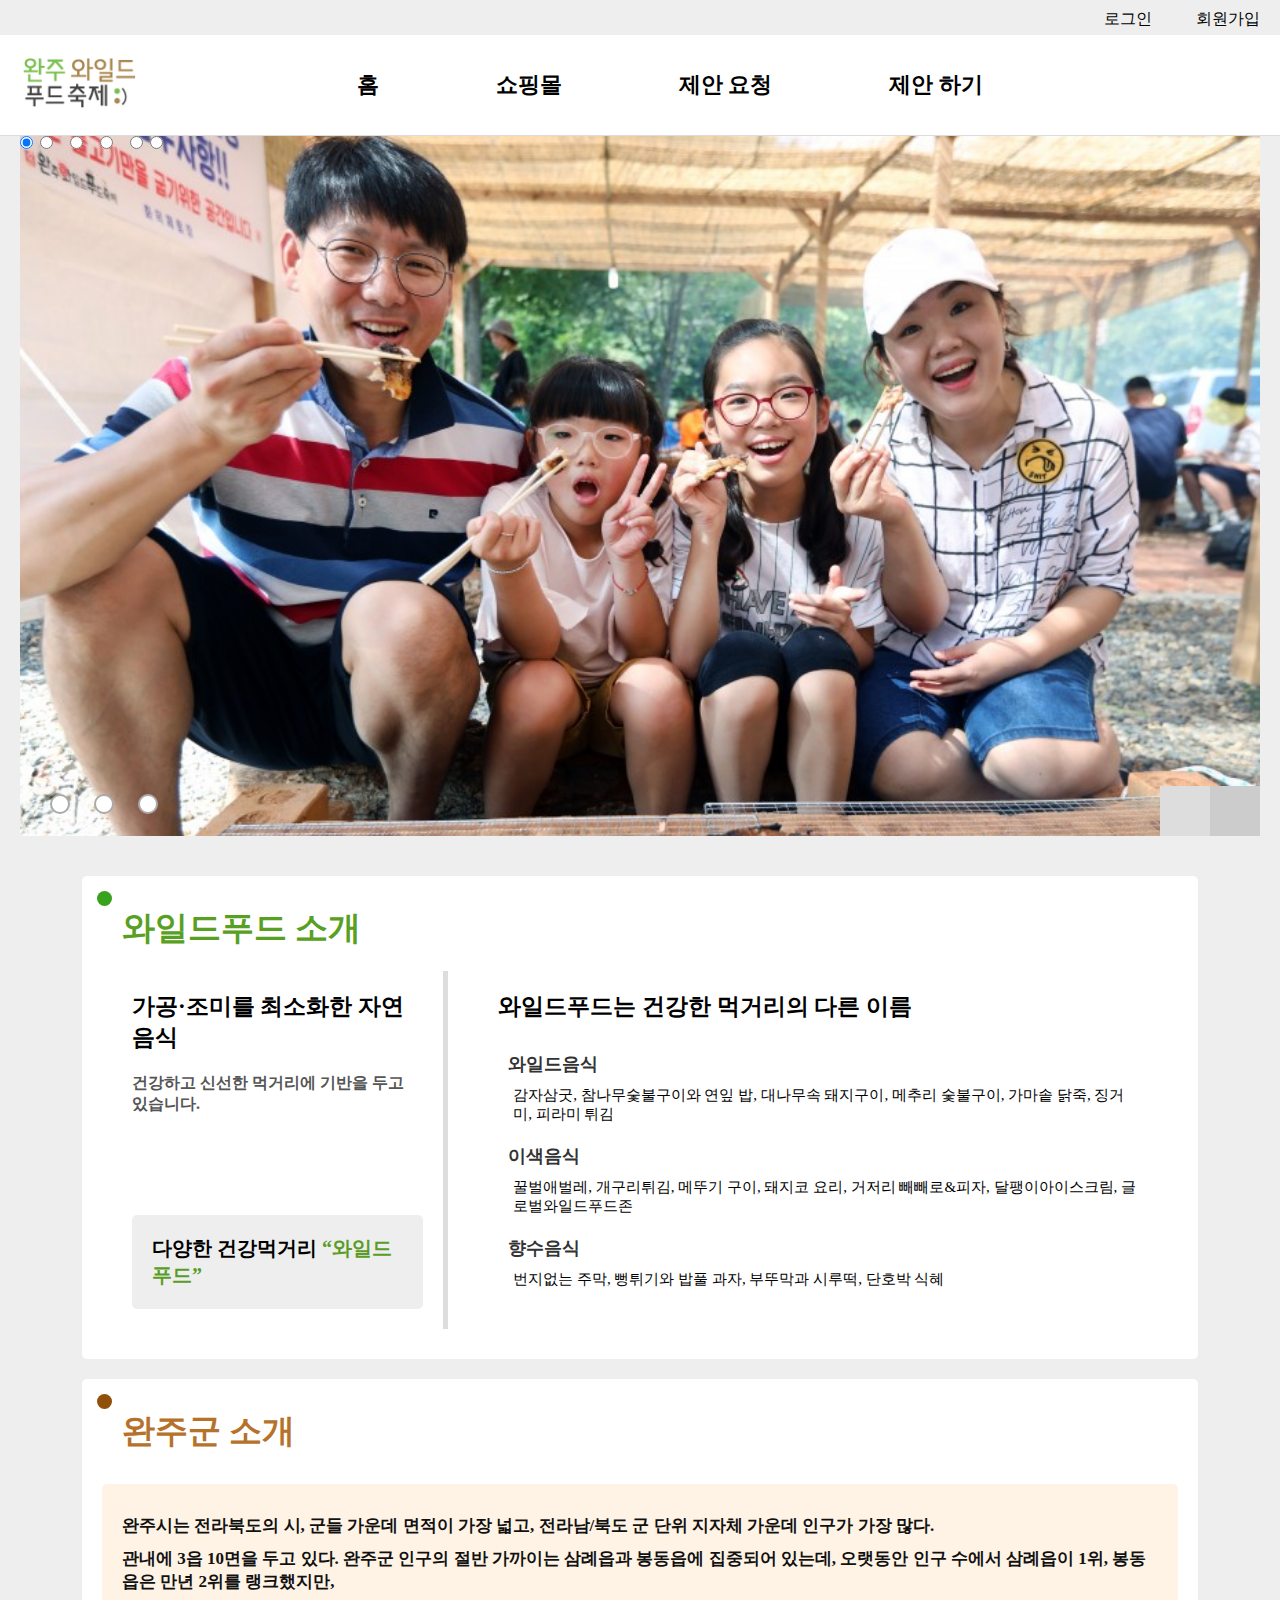
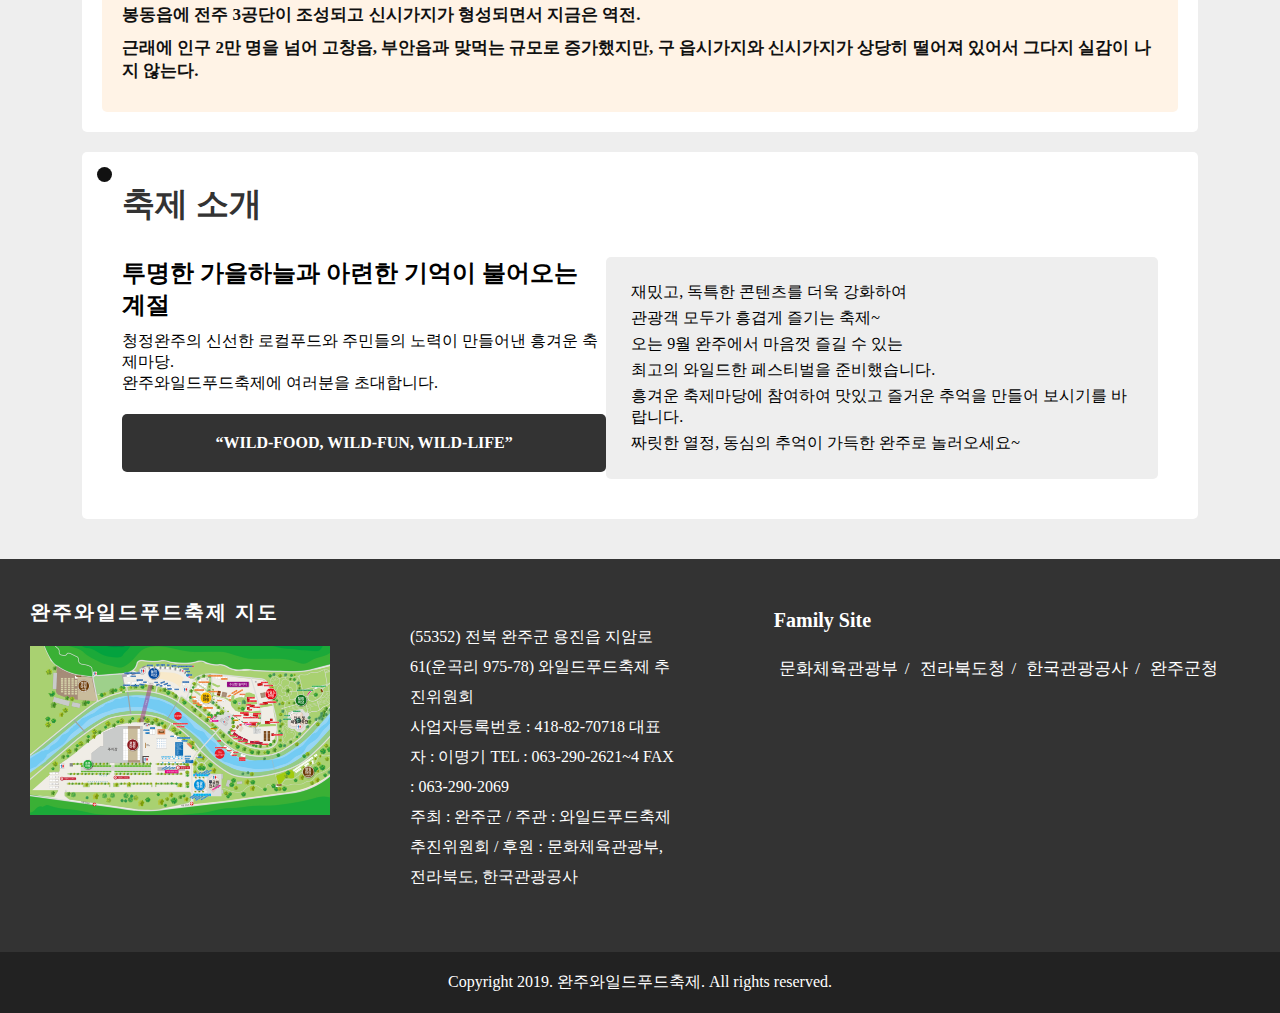
==== index.html @ 732c4ab4 "슬라이드 수정해야함" ====
<!DOCTYPE html>
<html lang="ko">
<head>
    <meta charset="UTF-8">
    <meta name="viewport" content="width=device-width, initial-scale=1.0">
    <title>완주와일드푸드축제</title>
    <link rel="stylesheet" href="css/style.css">
    <link rel="stylesheet" href="../fontawesome-free-5.1.0-web/css/all.css">
</head>
<body>
    <div id="wrap">
        <header>
            <div id="header_top">
                <div id="user">
                    <a href="#">로그인</a>
                    <a href="#">회원가입</a>
                </div>
            </div>
            <div id="header_bottom">
                <div id="logo">
                    <img src="images/logo.png" alt="Logo">
                </div>
                <nav>
                    <ul>
                        <li><a href="#">홈</a></li>
                        <li><a href="#">쇼핑몰</a></li>
                        <li><a href="#">제안 요청</a></li>
                        <li><a href="#">제안 하기</a></li>
                    </ul>
                </nav>
                <div id="sns">
                    <i class="fab fa-instagram"></i>
                    <i class="fab fa-twitter"></i>
                    <i class="fab fa-facebook"></i>
                </div>
            </div>
        </header>
        <div id="visual">
            <input type="radio" style="position: absolute; z-index: 200;" name="slidebtn" id="slide-1"  checked="">
            <input type="radio" style="position: absolute; left: 20px; z-index: 200;" name="slidebtn" id="slide-2" >
            <input type="radio" style="position: absolute; left: 50px; z-index: 200;" name="slidebtn" id="slide-3" >
            <input type="radio" style="position: absolute; left: 80px; z-index: 200;" name="slidebtn" id="slide-4">
            <input type="radio" style="position: absolute; left: 110px; z-index: 200;" name="slidebtn" id="slide-5" >
            <input type="radio" style="position: absolute; left: 130px; z-index: 200;" name="slidebtn" id="slide-6" >
            
            <div id="slide">
                <img src="images/slide1.jpg" class="slide_img" id="slide_img1" alt="slide_img1">
                <img src="images/slide2.jpg" class="slide_img" id="slide_img2" alt="slide_img2">
                <img src="images/slide3.jpg" class="slide_img" id="slide_img3" alt="slide_img3">
            </div>
            <div id="slide_word">
                <div class="slide_word_box" id="slide1_word_box">
                </div>
                <div class="slide_word_box" id="slide2_word_box">
                </div>
                <div class="slide_word_box" id="slide3_word_box">
                </div>
            </div>
            <div id="slide_link">
                <button class="slide_link_btn" id="slide_link1"></button>
                <button class="slide_link_btn" id="slide_link2"></button>
                <button class="slide_link_btn" id="slide_link3"></button>
            </div>

            <div id="slide_button_box">
                    <label for="slide-5" data-idx="1" class="slide_btn slide_left"><i class="fas fa-chevron-left"></i></label>
                    <label for="slide-4" data-idx="2" class="slide_btn slide_left"><i class="fas fa-chevron-left"></i></label>
                    <label for="slide-5" data-idx="3" class="slide_btn slide_left"><i class="fas fa-chevron-left"></i></label>

                    <label for="slide-1" data-idx="3" class="slide_btn slide_right"><i class="fas fa-chevron-right"></i></label>
                    <label for="slide-2" data-idx="1" class="slide_btn slide_right"><i class="fas fa-chevron-right"></i></label>
                    <label for="slide-3" data-idx="2" class="slide_btn slide_right"><i class="fas fa-chevron-right"></i></label>
            </div>
        </div>
        <div id="content">
            <div class="content_wrap" id="food_intro">
                <div class="content_box_title">
                    <div class="content_box_title_circle"></div>
                    <h2>와일드푸드 소개</h2>
                </div>
                <div class="content_box">
                    <div class="food_intro_wrap">
                        <h5 class="food_intro_title">가공·조미를 최소화한 자연음식</h5>
                        <div class="food_intro_box">
                            <p>건강하고 신선한 먹거리에 기반을 두고 있습니다.</p>
                            <div id="food_intro_banner">다양한 건강먹거리 <span>“와일드푸드”</span></div>
                        </div>
                    </div>
                    <div class="food_intro_wrap">
                        <h5 class="food_intro_title">와일드푸드는 건강한 먹거리의 다른 이름</h5>
                        <div class="food_intro_box">
                            <div class="food_intro_type">
                                <h5>와일드음식</h5>
                                <p>감자삼굿, 참나무숯불구이와 연잎 밥, 대나무속 돼지구이, 메추리 숯불구이, 가마솥 닭죽, 징거미, 피라미 튀김</p>
                            </div>
                            <div class="food_intro_type">
                                <h5>이색음식</h5>
                                <p>꿀벌애벌레, 개구리튀김, 메뚜기 구이, 돼지코 요리, 거저리 빼빼로&피자, 달팽이아이스크림, 글로벌와일드푸드존</p>
                            </div>
                            <div class="food_intro_type">
                                <h5>향수음식</h5>
                                <p>번지없는 주막, 뻥튀기와 밥풀 과자, 부뚜막과 시루떡, 단호박 식혜</p>
                            </div>
                        </div>
                    </div>
                </div>
            </div>

            <div class="content_wrap" id="wanju_intro">
                <div class="content_box_title">
                    <div class="content_box_title_circle"></div>
                    <h2>완주군 소개</h2>
                </div>
                <div class="content_box">
                    <p>완주시는 전라북도의 시, 군들 가운데 면적이 가장 넓고, 전라남/북도 군 단위 지자체 가운데 인구가 가장 많다.</p>
                    <p>관내에 3읍 10면을 두고 있다. 완주군 인구의 절반 가까이는 삼례읍과 봉동읍에 집중되어 있는데, 오랫동안 인구 수에서 삼례읍이 1위, 봉동읍은 만년 2위를 랭크했지만,</p>
                    <p>봉동읍에 전주 3공단이 조성되고 신시가지가 형성되면서 지금은 역전.</p>
                    <p>근래에 인구 2만 명을 넘어 고창읍, 부안읍과 맞먹는 규모로 증가했지만, 구 읍시가지와 신시가지가 상당히 떨어져 있어서 그다지 실감이 나지 않는다.</p>
                </div>
            </div>

            <div class="content_wrap" id="festival_intro">
                <div class="content_box_title">
                    <div class="content_box_title_circle"></div>
                    <h2>축제 소개</h2>
                </div>
                <div class="content_box">
                    <div class="festival_intro_box">
                        <h2 class="festival_intro_title">투명한 가을하늘과 아련한 기억이 불어오는 계절</h2>
                        <p>청정완주의 신선한 로컬푸드와 주민들의 노력이 만들어낸 흥겨운 축제마당.</p>
                        <p>완주와일드푸드축제에 여러분을 초대합니다.</p>
                        <div id="festival_intro_banner">“WILD-FOOD, WILD-FUN, WILD-LIFE”</div>
                    </div>
                    <div class="festival_intro_box">
                        <p>재밌고, 독특한 콘텐츠를 더욱 강화하여</p>
                        <p>관광객 모두가 흥겹게 즐기는 축제~</p>
                        <p>오는 9월 완주에서 마음껏 즐길 수 있는</p>
                        <p>최고의 와일드한 페스티벌을 준비했습니다.</p>
                        <p>흥겨운 축제마당에 참여하여 맛있고 즐거운 추억을 만들어 보시기를 바랍니다.</p>
                        <p>짜릿한 열정, 동심의 추억이 가득한 완주로 놀러오세요~</p>
                    </div>
                </div>
            </div>
            
        </div>
        <footer>
            <div id="footer_top">
                <div id="footer_map">
                    <p>완주와일드푸드축제 지도</p>
                    <img src="images/Map.jpg" alt="footer_map">
                </div>
                <div id="footer_msg">
                    (55352) 전북 완주군 용진읍 지암로 61(운곡리 975-78) 와일드푸드축제 추진위원회<br>
                    사업자등록번호 : 418-82-70718 대표자 : 이명기 TEL : 063-290-2621~4 FAX : 063-290-2069<br>
                    주최 : 완주군 / 주관 : 와일드푸드축제 추진위원회 / 후원 : 문화체육관광부, 전라북도, 한국관광공사
                </div>
                <div id="family_site">
                    <p>Family Site</p>
                    <ul>
                        <li><a href="#">문화체육관광부</a>/</li>
                        <li><a href="#">전라북도청</a>/</li>
                        <li><a href="#">한국관광공사</a>/</li>
                        <li><a href="#">완주군청</a></li>
                    </ul>
                </div>
            </div>
            <div id="copyright">Copyright 2019. 완주와일드푸드축제. All rights reserved.</div>
        </footer>
    </div>
</body>
</html>
---- css/style.css ----
@charset "UTF-8";
/* css reset */
*{
    margin: 0;
    padding: 0;
    color: #000;
    box-sizing: border-box;
    font-family: "나눔스퀘어라운드";
}

a{text-decoration: none;}
ul,li{list-style: none;}
#wrap{position: relative;}

/* header */

header{
    background-color: #fff;
    border-bottom: 1px solid #ddd;
    box-shadow: 0px 5px 20px rgba(0,0,0,0.1);
    width: 100%;
    display: flex;
    flex-direction: column;
}

#header_top{
    height: 35px;
    background-color: #eee;
    overflow: hidden;
}

#header_bottom{
    padding: 20px;
    display: grid;
    grid-template-columns: auto 1fr auto;
}
/* logo */

#logo{width: 120px;}

#logo > img{width: 100%;}

/* nav */
nav{
    width: 70%;
    margin: 0 auto;
}

nav > ul{
    display: flex;
    height:100%;
    justify-content: space-around;
}

nav > ul > li{
    padding: 5px;
    height: 100%;
}

nav > ul > li > a{
    font-size: 22px;
    font-weight: bold;
    height: 100%;
    line-height: 227%;
    transition: 0.3s all;
    padding: 5px 20px;
    border-radius: 5px;
}

nav > ul > li > a:hover{
    background-color: #9FDF6E;
    color: #fff;
}

/* sns */
#sns > i{
    color: #ddd;
    font-size: 25px;
    margin: 15px 10px;
    transition: 0.3s all;
    cursor: pointer;
}

#sns > i:hover{color: #333;}

/* user */
#user{float: right;}

#user > a{
    display: inline-block;
    padding: 9px 20px;
    transition: 0.3s all;
}

#user > a:hover{
    color: #fff;
    background-color: #000;
}

/* visual */
#visual{
    width: 100%;
    border-left: 20px solid #eee;
    border-right: 20px solid #eee;
    height: 700px;
    overflow: hidden;
    position: relative;
}

#slide{
    position: absolute;
    z-index: 10;
    left: 0;
    top: 0;
    height: 700px;
    width: 100%;
}

#slide > img{
    position: absolute;
    top: 0;
    left: 0;
    width: 100%;
    min-height: 700px;
}

#slide_link{
    z-index: 20;
    position: absolute;
    left: 20px;
    bottom: 20px;
}

.slide_link_btn{
    width: 20px;
    height: 20px;
    background-color: #fff;
    border-radius: 100%;
    outline: none;
    cursor: pointer;
    border: 2px solid #aaa;
    margin: 0 10px;
}

#slide_button_box{
    background-color: rgba(0,0,0,0.5);
    position: absolute;
    z-index: 40;
    right: 0;
    bottom: 0;
    display: grid;
    width: 100px;
    height: 50px;
    grid-template-columns: repeat(2,1fr);
}

#slide_button_left,#slide_button_right{position: absolute;}

.slide_btn{
    background-color: #ddd;
    color: #fff;
    font-weight: bold;
    font-size: 20px;
    border: none;
    cursor: pointer;
    width: 50px;
    height: 50px;
    transition: 0.3s all;
    position: absolute;
    top: 0;
}

.slide_btn > i{
    margin: 15px 20px;
}

.slide_left{left: 0;}
.slide_right{right: 0;background-color: #ccc;}

.slide_btn:hover{background-color: #555;}

.slide_btn > i{color: #Fff;cursor: pointer;}

#slide_word{
    width: 100%;
    height: 100%;
    z-index: 30;
    position: absolute;
    top: 0;
    left: 0;
}

.slide_word_box{
    width: 100%;
    height: 100%;
    position: absolute;
    top: 0;
    left: 0;
}



/* animation */
@keyframes slide1{
    0%{opacity: 1;}
    27%{opacity: 1;}
    30%{opacity: 0;}
    60%{opacity: 0;}
    63%{opacity: 0;}
    97%{opacity: 0;}    
    100%{opacity: 1;}
}

@keyframes slide2{
    0%{opacity: 0;}
    27%{opacity: 0;}
    30%{opacity: 1;}
    60%{opacity: 1;}
    63%{opacity: 0;}
    97%{opacity: 0;}
    100%{opacity: 0;}
}

@keyframes slide3{
    0%{opacity: 0;}
    27%{opacity: 0;}
    30%{opacity: 0;}
    60%{opacity: 0;}
    63%{opacity: 1;}
    97%{opacity: 1;}
    100%{opacity: 0;}
}

@keyframes slidebtn1{
    0%{z-index: 1;}
    30%{z-index: 1;}
    33%{z-index: -1;}
    63%{z-index: -1;}
    69%{z-index: -1;}
    95%{z-index: -1;}
    100%{z-index: 1;}
}

@keyframes slidebtn2{
    0%{z-index: -1;}
    30%{z-index: -1;}
    33%{z-index: 1;}
    63%{z-index: 1;}
    69%{z-index: -1;}
    95%{z-index: -1;}
    100%{z-index: -1;}
}

@keyframes slidebtn3{
    0%{z-index: -1;}
    30%{z-index: -1;}
    33%{z-index: -1;}
    63%{z-index: -1;}
    69%{z-index: 1;}
    95%{z-index: 1;}
    100%{z-index: -1;}
}

@keyframes slidebtn4{
    0%{z-index: -1;}
    3%{z-index: 1;}
    33%{z-index: 1;}
    36%{z-index: -1;}
    69%{z-index: -1;}
    72%{z-index: -1;}
    95%{z-index: -1;}
    100%{z-index: -1;}
}

@keyframes slidebtn5{
    0%{z-index: -1;}
    3%{z-index: -1;}
    33%{z-index: -1;}
    36%{z-index: -1;}
    69%{z-index: -1;}
    72%{z-index: 1;}
    95%{z-index: 1;}
    100%{z-index: 1;}
}

@keyframes slidebtn6{
    0%{z-index: 1;}
    3%{z-index: -1;}
    33%{z-index: -1;}
    36%{z-index: 1;}
    69%{z-index: 1;}
    72%{z-index: -1;}
    95%{z-index: -1;}
    100%{z-index: -1;}
}

.slide_img,.slide_word_box,.slide_btn{
    animation-duration: 8s;
    animation-delay: calc(-8.0s + 0.5s);
    animation-iteration-count: infinite;
}

/* left */
#slide-4:checked ~ #slide > #slide_img1{
    animation-name: slide2;
    animation-delay: calc(-3.8s);
}
#slide-4:checked ~ #slide > #slide_img2{
    animation-name: slide3;
    animation-delay: calc(-8.0)s;
}
#slide-4:checked ~ #slide > #slide_img3{
    animation-name: slide1;
}

#slide-5:checked ~ #slide > #slide_img1{animation-name: slide3;}
#slide-6:checked ~ #slide > #slide_img1{animation-name: slide2;}


#slide-5:checked ~ #slide > #slide_img2{animation-name: slide1;}
#slide-6:checked ~ #slide > #slide_img2{animation-name: slide3;}

#slide-5:checked ~ #slide > #slide_img3{animation-name: slide2;}
#slide-6:checked ~ #slide > #slide_img3{animation-name: slide1;}

/* right */

#slide-1:checked ~ #slide > #slide_img1{animation-name: slide1;}
#slide-2:checked ~ #slide > #slide_img1{animation-name: slide3;}
#slide-3:checked ~ #slide > #slide_img1{animation-name: slide2;}

#slide-1:checked ~ #slide > #slide_img2{animation-name: slide2;}
#slide-2:checked ~ #slide > #slide_img2{animation-name: slide1;}
#slide-3:checked ~ #slide > #slide_img2{animation-name: slide3;}

#slide-1:checked ~ #slide > #slide_img3{animation-name: slide3;}
#slide-2:checked ~ #slide > #slide_img3{animation-name: slide2;}
#slide-3:checked ~ #slide > #slide_img3{animation-name: slide1;}

/* btn */

#slide-1:checked ~ #slide_button_box > .slide_btn[data-idx="1"]{animation-name: slidebtn1;}
#slide-2:checked ~ #slide_button_box > .slide_btn[data-idx="1"]{animation-name: slidebtn3;}
#slide-3:checked ~ #slide_button_box > .slide_btn[data-idx="1"]{animation-name: slidebtn2;}

#slide-1:checked ~ #slide_button_box > .slide_btn[data-idx="2"]{animation-name: slidebtn2;}
#slide-2:checked ~ #slide_button_box > .slide_btn[data-idx="2"]{animation-name: slidebtn1;}
#slide-3:checked ~ #slide_button_box > .slide_btn[data-idx="2"]{animation-name: slidebtn3;}

#slide-1:checked ~ #slide_button_box > .slide_btn[data-idx="3"]{animation-name: slidebtn3;}
#slide-2:checked ~ #slide_button_box > .slide_btn[data-idx="3"]{animation-name: slidebtn2;}
#slide-3:checked ~ #slide_button_box > .slide_btn[data-idx="3"]{animation-name: slidebtn1;}

#slide-4:checked ~ #slide_button_box > .slide_btn[data-idx="1"]{animation-name: slidebtn1;}
#slide-5:checked ~ #slide_button_box > .slide_btn[data-idx="1"]{animation-name: slidebtn3;}
#slide-6:checked ~ #slide_button_box > .slide_btn[data-idx="1"]{animation-name: slidebtn2;}

#slide-4:checked ~ #slide_button_box > .slide_btn[data-idx="2"]{animation-name: slidebtn2;}
#slide-5:checked ~ #slide_button_box > .slide_btn[data-idx="2"]{animation-name: slidebtn1;}
#slide-6:checked ~ #slide_button_box > .slide_btn[data-idx="2"]{animation-name: slidebtn3;}

#slide-4:checked ~ #slide_button_box > .slide_btn[data-idx="3"]{animation-name: slidebtn3;}
#slide-5:checked ~ #slide_button_box > .slide_btn[data-idx="3"]{animation-name: slidebtn2;}
#slide-6:checked ~ #slide_button_box > .slide_btn[data-idx="3"]{animation-name: slidebtn1;}

/* content */
#content{
    background-color: #eee;
    padding: 20px;
}

.content_wrap{
    padding: 20px;
    border-radius: 5px;
    background-color: #fff;
    width: 90%;
    max-width: 1440px;
    margin: 20px auto;
}

.content_box_title{padding: 10px;position: relative;}
.content_box_title > h2{font-size: 33px;margin-left: 10px;}
.content_box_title_circle{
    position: absolute;
    width: 15px;
    height: 15px;
    border-radius: 100%;
    background-color: #111;
    top: -5px;
    left: -5px;
}

/* food_intro */
#food_intro > .content_box_title > h2{color: #58A021;}
#food_intro > .content_box_title > .content_box_title_circle{background-color:#39A21D;}
#food_intro > .content_box{
    padding: 10px;
    display: flex;
    justify-content: space-around;
}

.food_intro_wrap{padding: 20px;}
.food_intro_wrap:last-child{border-left: 5px solid #ddd;padding-left: 50px;}
.food_intro_title{
    font-size: 23px;
    margin-bottom: 20px;
}
.food_intro_box > p{font-weight: bold;color: #555;}
.food_intro_type{padding: 10px;}
.food_intro_type > h5{font-size: 18px;font-weight: bold;color: #333;}
.food_intro_type > p{margin-top: 10px;margin-left: 5px;font-size: 15px;}
#food_intro_banner{
    width: 100%;
    padding: 20px;
    background-color: #eee;
    margin-top: 100px;
    font-size: 20px;
    border-radius: 5px;
    font-weight: bold;
}

#food_intro_banner > span{color: #599C26;}

/* wanju_intro */
#wanju_intro > .content_box_title > h2{color: #B6722A;}
#wanju_intro > .content_box_title > .content_box_title_circle{background-color:#90500C;}
#wanju_intro > .content_box{
    padding: 20px;
    background-color: #FFF3E6;
    border-radius: 5px;
    margin-top: 20px;
}

#wanju_intro > .content_box > p{
    font-size: 17px;
    font-weight: bold;
    color: #111;
    margin: 10px 0;
}

/* festival_intro */
#festival_intro > .content_box_title > h2{color: #333;}
#festival_intro > .content_box{
    padding: 20px;
    display: flex;
    justify-content: space-around;
}

.festival_intro_title{margin-bottom: 10px;}

.festival_intro_box:last-child{
    padding: 20px;
    background-color: #eee;
    border-radius: 5px;
}

.festival_intro_box:last-child > p{margin: 5px;}

#festival_intro_banner{
    background-color: #333;
    color: #fff;
    border-radius: 5px;
    padding: 20px;
    margin-top: 20px;
    text-align: center;
    font-weight: bold;
}

/* footer */
footer{
    padding-top: 30px;
    padding-bottom: 0;
    background-color: #333;
}

/* footer_top */

#footer_top{
    padding: 0 30px;
    padding-bottom: 30px;
    display: grid;
    grid-template-columns: auto 1fr auto;
}

#footer_top > *{margin: 10px 0;}

#footer_map{max-width: 300px;}

#footer_map > p{
    color: #fff;
    font-size: 20px;
    font-weight: bold;
    margin-bottom: 20px;
    letter-spacing: 2px;
}

#footer_map > img{
    cursor: pointer;
    transition: 0.3s all;
    width: 100%;
}

#footer_map > img:hover{transform: scale(1.1);}

#footer_msg{
    color: #fff;
    line-height: 30px;
    margin-top: 3%;
    padding: 20px 80px;
}

#family_site{margin: 20px;}

#family_site > p{
    color: #fff;
    font-weight: bold;
    font-size: 20px;
    margin-bottom: 20px;
}

#family_site > ul{
    display: flex;
    justify-content: space-around;
    flex-wrap: wrap;
}

#family_site > ul > li{
    color: #fff;
    margin: 5px;
    font-size: 17px;
}

#family_site > ul > li >a{color: #fff;transition: 0.3s all;margin-right: 7px;}
#family_site > ul > li > a:hover{color: #aaa;}

/* copyright */
#copyright{
    background-color: #222;
    padding: 20px;
    text-align: center;
    color: #fff;
}

/* admin */
#content.admin{
    display: flex;
    flex-wrap: wrap;
    justify-content: space-around;
    align-items: flex-start;
    padding: 20px 50px;
}

/* graph */
#graph.content_wrap{width: 30%;}
#graph.content_wrap > .content_box_title > .content_box_title_circle{background-color: #58A021;}
#graph.content_wrap > .content_box_title > h2{color: #58A021;}
#graph.content_wrap > .content_box{margin: 20px;}
#graph.content_wrap > .content_box > img{
    width: 100%;
    max-width: 400px;
    margin: 0 auto;
    display: block;
}

/* table */
#table.content_wrap{width: 50%;}
#table.content_wrap > .content_box_title > .content_box_title_circle{background-color: #90500C;}
#table.content_wrap > .content_box_title > h2{color: #B6722A;}
#table.content_wrap > .content_box{margin: 20px;}
#sell_table{width: 100%;border-collapse: collapse;border-radius: 5px;overflow: hidden;}
#sell_table > thead{background-color: #CFA476;}
#sell_table > thead > tr{
    border-left: 1px solid #CFA476;
    border-right: 1px solid #CFA476;
}
#sell_table > thead > tr > th{
    padding: 15px;
    color: #fff;
    font-size: 18px;
}
#sell_table > tbody{border-bottom: 1px solid #ddd;}
#sell_table > tbody >tr{
    border-left: 1px solid #ddd;
    border-right: 1px solid #ddd;
    cursor: pointer;
    transition: 0.3s all;
}

#sell_table > tbody >tr:nth-child(even){background-color: #FFF6F0;}
#sell_table > tbody > tr:hover{background-color: #FFE8D8;}

#sell_table > tbody > tr > td{
    text-align: center;
    padding: 15px;
}
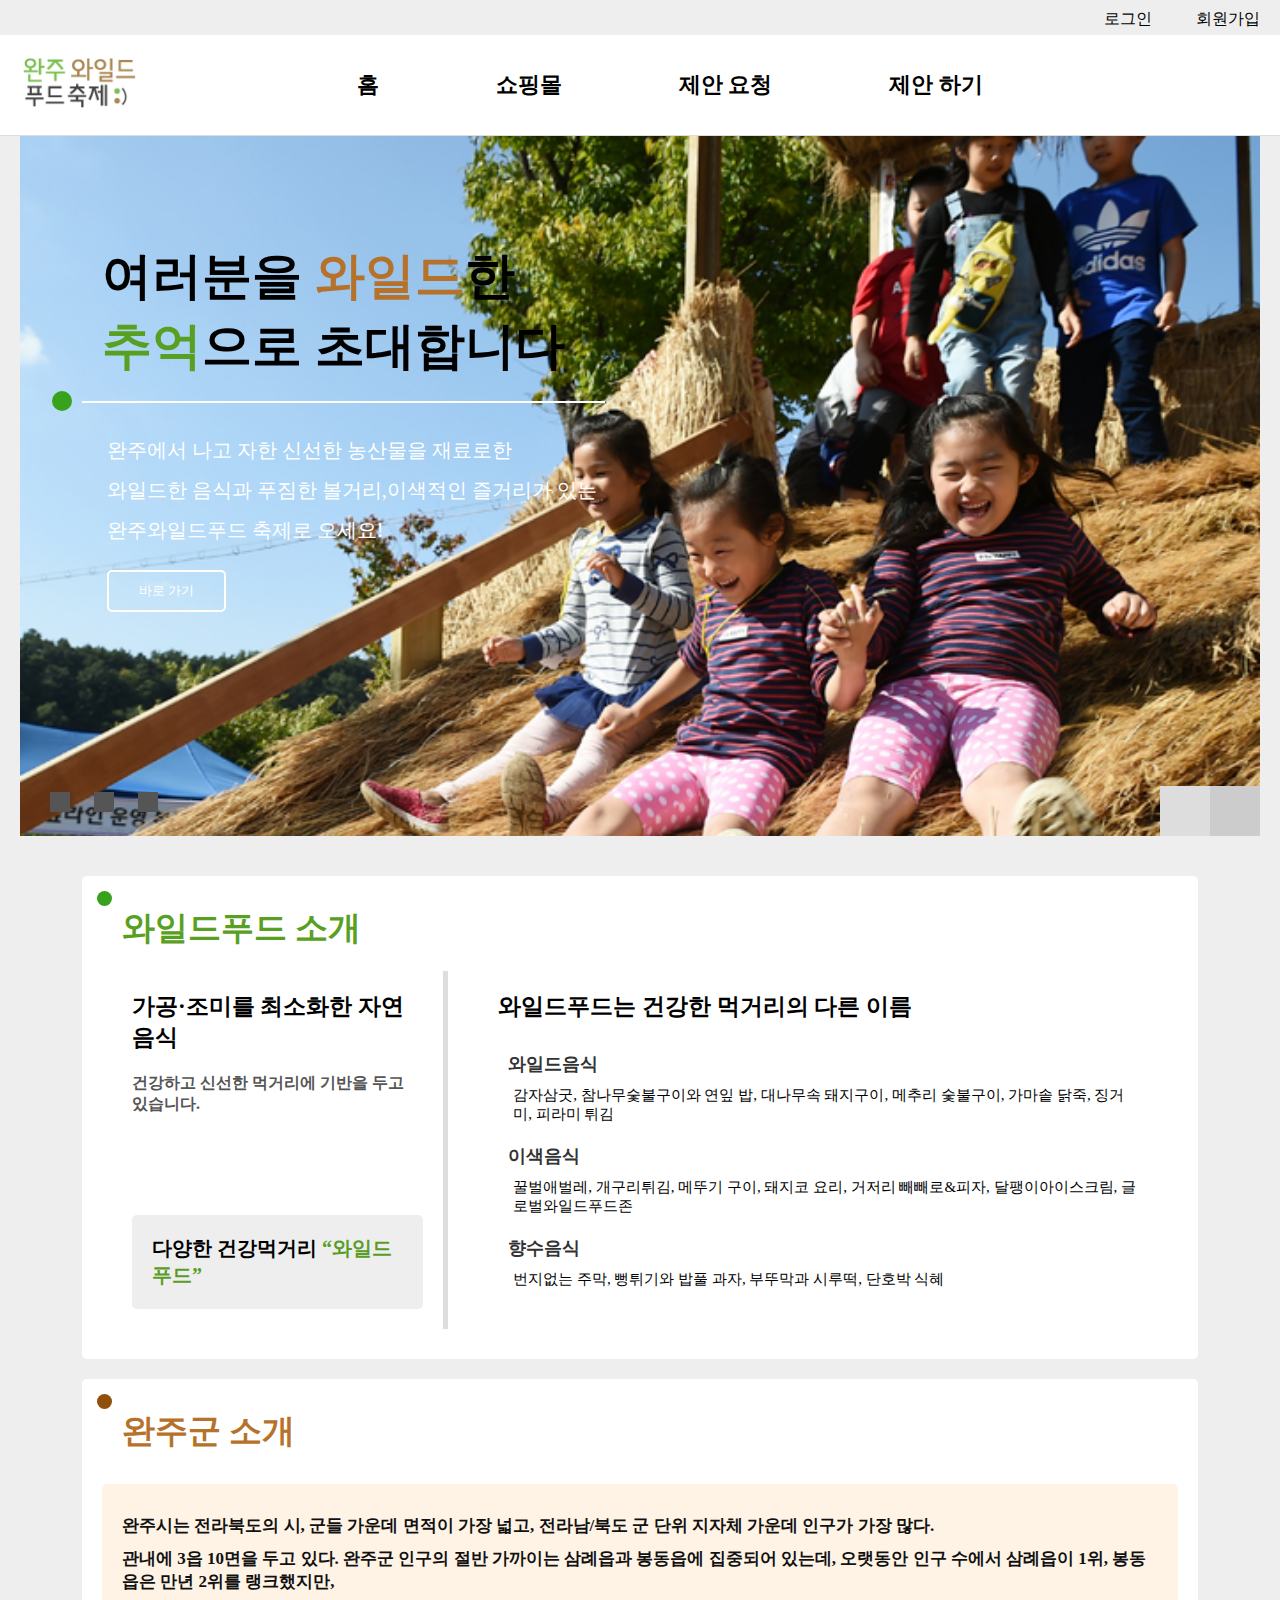
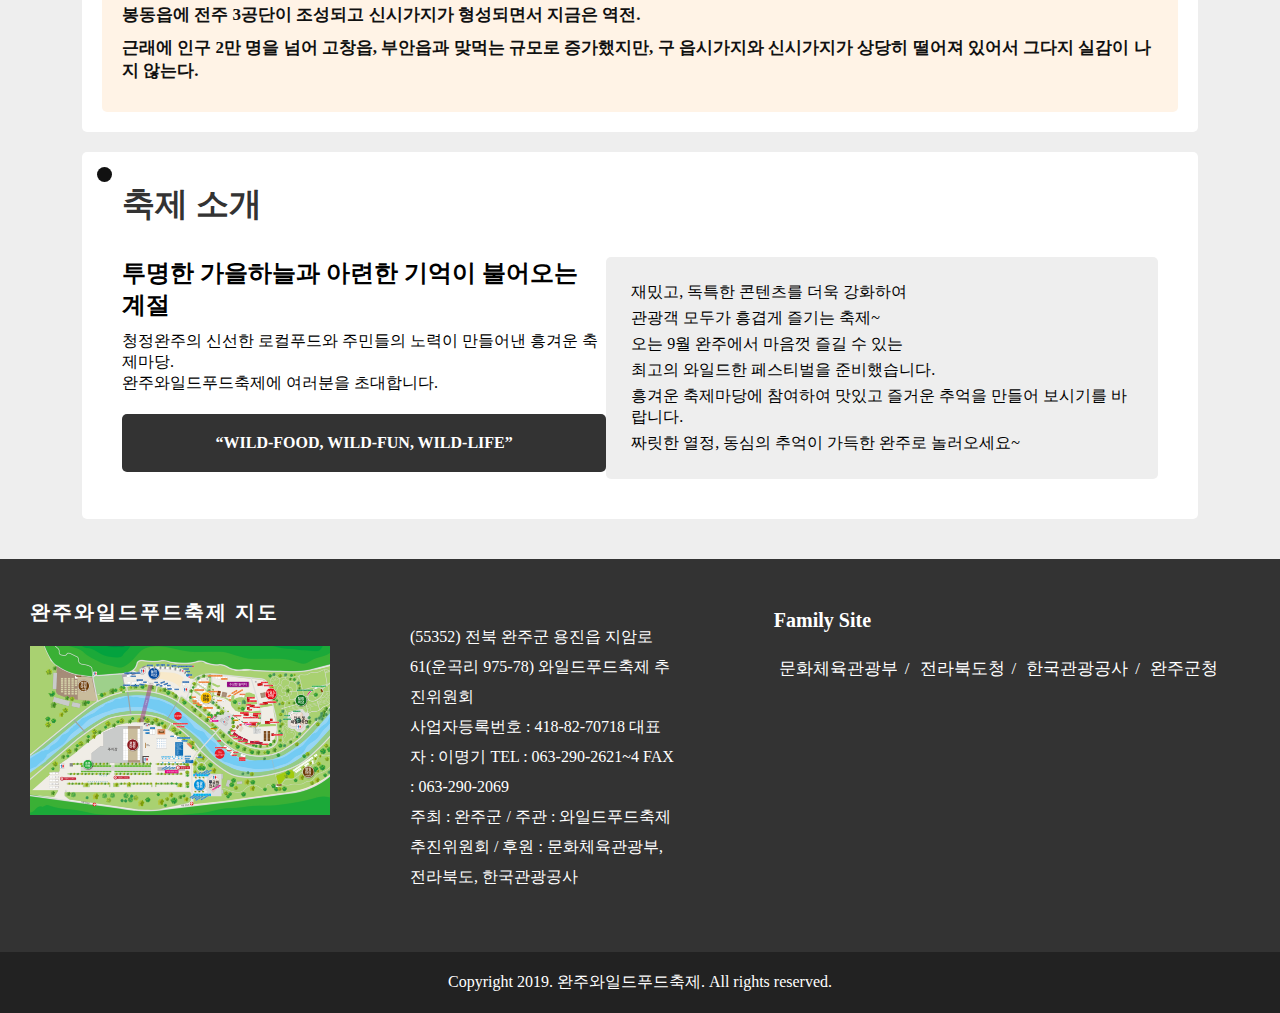
==== commit 36e1da5e: "슬라이드 디자인/애니메이션 제외 다함" ====
--- a/index.html
+++ b/index.html
@@ -36,20 +36,27 @@
             </div>
         </header>
         <div id="visual">
-            <input type="radio" style="position: absolute; z-index: 200;" name="slidebtn" id="slide-1"  checked="">
-            <input type="radio" style="position: absolute; left: 20px; z-index: 200;" name="slidebtn" id="slide-2" >
-            <input type="radio" style="position: absolute; left: 50px; z-index: 200;" name="slidebtn" id="slide-3" >
-            <input type="radio" style="position: absolute; left: 80px; z-index: 200;" name="slidebtn" id="slide-4">
-            <input type="radio" style="position: absolute; left: 110px; z-index: 200;" name="slidebtn" id="slide-5" >
-            <input type="radio" style="position: absolute; left: 130px; z-index: 200;" name="slidebtn" id="slide-6" >
+            <input type="radio" name="slidebtn" hidden="hidden" id="slide-1" >
+            <input type="radio" name="slidebtn" hidden="hidden" id="slide-2" >
+            <input type="radio" name="slidebtn" hidden="hidden" id="slide-3" >
+            <input type="radio" name="slidebtn" hidden="hidden" id="slide-4" >
+            <input type="radio" name="slidebtn" hidden="hidden" id="slide-5" >
+            <input type="radio" name="slidebtn" hidden="hidden" id="slide-6" >
+            <input type="radio" name="slidebtn" hidden="hidden" id="slide-7" >
+            <input type="radio" name="slidebtn" hidden="hidden" id="slide-8" >
+            <input type="radio" name="slidebtn" hidden="hidden" id="slide-9" >
             
             <div id="slide">
-                <img src="images/slide1.jpg" class="slide_img" id="slide_img1" alt="slide_img1">
                 <img src="images/slide2.jpg" class="slide_img" id="slide_img2" alt="slide_img2">
                 <img src="images/slide3.jpg" class="slide_img" id="slide_img3" alt="slide_img3">
+                <img src="images/slide1.jpg" class="slide_img" id="slide_img1" alt="slide_img1">
             </div>
             <div id="slide_word">
                 <div class="slide_word_box" id="slide1_word_box">
+                    <h2>여러분을 <span>와일드</span>한<br><span>추억</span>으로 초대합니다</h2>
+                    <div id="slide1_word_box_bar"></div>
+                    <p>완주에서 나고 자한 신선한 농산물을 재료로한<br>와일드한 음식과 푸짐한 볼거리,이색적인 즐거리가 있는<br>완주와일드푸드 축제로 오세요!</p>
+                    <button class="read_more">바로 가기</button>
                 </div>
                 <div class="slide_word_box" id="slide2_word_box">
                 </div>
@@ -57,15 +64,15 @@
                 </div>
             </div>
             <div id="slide_link">
-                <button class="slide_link_btn" id="slide_link1"></button>
-                <button class="slide_link_btn" id="slide_link2"></button>
-                <button class="slide_link_btn" id="slide_link3"></button>
+                <label for="slide-7" class="slide_link_btn" id="slide_link1"></label>
+                <label for="slide-8" class="slide_link_btn" id="slide_link2"></label>
+                <label for="slide-9" class="slide_link_btn" id="slide_link3"></label>
             </div>
 
             <div id="slide_button_box">
-                    <label for="slide-5" data-idx="1" class="slide_btn slide_left"><i class="fas fa-chevron-left"></i></label>
-                    <label for="slide-4" data-idx="2" class="slide_btn slide_left"><i class="fas fa-chevron-left"></i></label>
-                    <label for="slide-5" data-idx="3" class="slide_btn slide_left"><i class="fas fa-chevron-left"></i></label>
+                    <label for="slide-4" data-idx="1" class="slide_btn slide_left"><i class="fas fa-chevron-left"></i></label>
+                    <label for="slide-5" data-idx="2" class="slide_btn slide_left"><i class="fas fa-chevron-left"></i></label>
+                    <label for="slide-6" data-idx="3" class="slide_btn slide_left"><i class="fas fa-chevron-left"></i></label>
 
                     <label for="slide-1" data-idx="3" class="slide_btn slide_right"><i class="fas fa-chevron-right"></i></label>
                     <label for="slide-2" data-idx="1" class="slide_btn slide_right"><i class="fas fa-chevron-right"></i></label>
--- a/css/style.css
+++ b/css/style.css
@@ -129,17 +129,19 @@
     position: absolute;
     left: 20px;
     bottom: 20px;
+    z-index: 1000;
 }
 
 .slide_link_btn{
+    display: inline-block;
     width: 20px;
     height: 20px;
-    background-color: #fff;
-    border-radius: 100%;
+    background-color: #555;
+    transition: 0.3s all;
     outline: none;
     cursor: pointer;
-    border: 2px solid #aaa;
     margin: 0 10px;
+    border: none;
 }
 
 #slide_button_box{
@@ -198,9 +200,56 @@
     left: 0;
 }
 
-
+.slide_word_box > *{position: absolute}
+
+#slide1_word_box > h2{
+    top: 15%;
+    left: 5%;
+    padding: 0 40px 0 20px;
+    font-size: 50px;
+    line-height: 70px;
+    padding-bottom: 20px;
+    border-bottom: 2px solid #fff;
+}
+
+#slide1_word_box > h2 > span:first-child{color: #B6722A;}
+#slide1_word_box > h2 > span:last-child{color: #58A021;}
+
+#slide1_word_box_bar{
+    width: 20px;
+    height: 20px;
+    border-radius: 100%;
+    background-color: #39A21D;
+    /* top: 10%; */
+    top: 36.5%;
+    left: calc(5% - 30px);
+}
+
+#slide1_word_box > p{
+    color: #fff;
+    font-size: 20px;
+    top: 42%;
+    left: 7%;
+    line-height: 40px;
+}
+
+#slide1_word_box > .read_more{
+    padding: 10px 30px;
+    background-color: rgba(0,0,0,0);
+    border: 2px solid #fff;
+    color: #fff;
+    top: 62%;
+    left: 7%;
+    cursor: pointer;
+    border-radius: 5px;
+    transition: 0.3s all;
+}
+
+#slide1_word_box > .read_more:hover{background-color: #fff;}
 
 /* animation */
+
+/* slide-animation */
 @keyframes slide1{
     0%{opacity: 1;}
     27%{opacity: 1;}
@@ -231,6 +280,29 @@
     100%{opacity: 0;}
 }
 
+/* slide-change-animation */
+
+@keyframes slidefirst{
+    0%{opacity: 0;}
+    5%{opacity: 1;}
+    95%{opacity: 1;}
+    100%{opacity: 0;}
+}
+
+@keyframes slidemid{
+    0%{opacity: 1;}
+    10%{opacity: 0;}
+    90%{opacity: 0;}
+    100%{opacity: 1;}
+}
+
+@keyframes slidelast{
+    0%{opacity: 0;}
+    100%{opacity: 0;}
+}
+
+/* slidebtn-animation */
+
 @keyframes slidebtn1{
     0%{z-index: 1;}
     30%{z-index: 1;}
@@ -261,107 +333,221 @@
     100%{z-index: -1;}
 }
 
-@keyframes slidebtn4{
-    0%{z-index: -1;}
-    3%{z-index: 1;}
-    33%{z-index: 1;}
-    36%{z-index: -1;}
-    69%{z-index: -1;}
-    72%{z-index: -1;}
-    95%{z-index: -1;}
-    100%{z-index: -1;}
-}
-
-@keyframes slidebtn5{
-    0%{z-index: -1;}
-    3%{z-index: -1;}
-    33%{z-index: -1;}
-    36%{z-index: -1;}
-    69%{z-index: -1;}
-    72%{z-index: 1;}
-    95%{z-index: 1;}
-    100%{z-index: 1;}
-}
-
-@keyframes slidebtn6{
-    0%{z-index: 1;}
-    3%{z-index: -1;}
-    33%{z-index: -1;}
-    36%{z-index: 1;}
-    69%{z-index: 1;}
-    72%{z-index: -1;}
-    95%{z-index: -1;}
-    100%{z-index: -1;}
-}
-
-.slide_img,.slide_word_box,.slide_btn{
+/* slidebtn-change-animation */
+
+@keyframes slidebtnfirst{
+    0%{z-index:-1;}
+    5%{z-index:1;}
+    95%{z-index:1;}
+    100%{z-index:-1;}
+}
+
+@keyframes slidebtnmid{
+    0%{z-index:1;}
+    10%{z-index:-1;}
+    90%{z-index:-1;}
+    100%{z-index:1;}
+}
+
+@keyframes slidebtnlast{
+    0%{z-index:-1;}
+    100%{z-index:-1;}
+}
+
+/* link-animation */
+
+@keyframes slide_link1{
+    0%{background-color: #fff;}
+    27%{background-color: #fff;}
+    30%{background-color: #555;}
+    60%{background-color: #555;}
+    63%{background-color: #555;}
+    97%{background-color: #555;}    
+    100%{background-color: #fff;}
+}
+
+@keyframes slide_link2{
+    0%{background-color: #555;}
+    27%{background-color: #555;}
+    30%{background-color: #fff;}
+    60%{background-color: #fff;}
+    63%{background-color: #555;}
+    97%{background-color: #555;}
+    100%{background-color: #555;}
+}
+
+@keyframes slide_link3{
+    0%{background-color: #555;}
+    27%{background-color: #555;}
+    30%{background-color: #555;}
+    60%{background-color: #555;}
+    63%{background-color: #fff;}
+    97%{background-color: #fff;}
+    100%{background-color: #555;}
+}
+
+/* link-change-animation */
+
+@keyframes slide_linkfirst{
+    0%{background-color: #555;}
+    5%{background-color: #fff;}
+    95%{background-color: #fff;}
+    100%{background-color: #555;}
+}
+
+@keyframes slide_linkmid{
+    0%{background-color: #fff;}
+    10%{background-color: #555;}
+    90%{background-color: #555;}
+    100%{background-color: #fff;}
+}
+
+@keyframes slide_linklast{
+    0%{background-color: #555;}
+    100%{background-color: #555;}
+}
+
+.slide_img,.slide_word_box,.slide_btn,.slide_link_btn{
     animation-duration: 8s;
     animation-delay: calc(-8.0s + 0.5s);
     animation-iteration-count: infinite;
 }
+#slide-4:checked ~ #slide > .slide_img,#slide-5:checked ~ #slide > .slide_img,#slide-6:checked ~ #slide > .slide_img{
+    animation-delay: -1s,0s;
+    animation-duration: 8s,1.5s;
+    animation-iteration-count: infinite,1;
+}
+
+/* right */
+
+#slide-1:checked ~ #slide > #slide_img1{animation-name: slide1;}
+#slide-1:checked ~ #slide > #slide_img2{animation-name: slide2;}
+#slide-1:checked ~ #slide > #slide_img3{animation-name: slide3;}
+
+#slide-2:checked ~ #slide > #slide_img1{animation-name: slide3;}
+#slide-2:checked ~ #slide > #slide_img2{animation-name: slide1;}
+#slide-2:checked ~ #slide > #slide_img3{animation-name: slide2;}
+
+#slide-3:checked ~ #slide > #slide_img1{animation-name: slide2;}
+#slide-3:checked ~ #slide > #slide_img2{animation-name: slide3;}
+#slide-3:checked ~ #slide > #slide_img3{animation-name: slide1;}
 
 /* left */
-#slide-4:checked ~ #slide > #slide_img1{
-    animation-name: slide2;
-    animation-delay: calc(-3.8s);
-}
-#slide-4:checked ~ #slide > #slide_img2{
-    animation-name: slide3;
-    animation-delay: calc(-8.0)s;
-}
-#slide-4:checked ~ #slide > #slide_img3{
-    animation-name: slide1;
-}
-
-#slide-5:checked ~ #slide > #slide_img1{animation-name: slide3;}
-#slide-6:checked ~ #slide > #slide_img1{animation-name: slide2;}
-
-
-#slide-5:checked ~ #slide > #slide_img2{animation-name: slide1;}
-#slide-6:checked ~ #slide > #slide_img2{animation-name: slide3;}
-
-#slide-5:checked ~ #slide > #slide_img3{animation-name: slide2;}
-#slide-6:checked ~ #slide > #slide_img3{animation-name: slide1;}
+#slide-4:checked ~ #slide > #slide_img1{animation-name: slide2,slidemid;}
+#slide-4:checked ~ #slide > #slide_img2{animation-name: slide3,slidelast;}
+#slide-4:checked ~ #slide > #slide_img3{animation-name: slide1,slidefirst;}
+
+#slide-5:checked ~ #slide > #slide_img1{animation-name: slide1,slidefirst;}
+#slide-5:checked ~ #slide > #slide_img2{animation-name: slide2,slidemid;}
+#slide-5:checked ~ #slide > #slide_img3{animation-name: slide3,slidelast;}
+
+#slide-6:checked ~ #slide > #slide_img1{animation-name: slide3,slidelast;}
+#slide-6:checked ~ #slide > #slide_img2{animation-name: slide1,slidefirst;}
+#slide-6:checked ~ #slide > #slide_img3{animation-name: slide2,slidemid;}
+
+/* btn */
 
 /* right */
 
-#slide-1:checked ~ #slide > #slide_img1{animation-name: slide1;}
-#slide-2:checked ~ #slide > #slide_img1{animation-name: slide3;}
-#slide-3:checked ~ #slide > #slide_img1{animation-name: slide2;}
-
-#slide-1:checked ~ #slide > #slide_img2{animation-name: slide2;}
-#slide-2:checked ~ #slide > #slide_img2{animation-name: slide1;}
-#slide-3:checked ~ #slide > #slide_img2{animation-name: slide3;}
-
-#slide-1:checked ~ #slide > #slide_img3{animation-name: slide3;}
-#slide-2:checked ~ #slide > #slide_img3{animation-name: slide2;}
-#slide-3:checked ~ #slide > #slide_img3{animation-name: slide1;}
-
-/* btn */
-
 #slide-1:checked ~ #slide_button_box > .slide_btn[data-idx="1"]{animation-name: slidebtn1;}
+#slide-1:checked ~ #slide_button_box > .slide_btn[data-idx="2"]{animation-name: slidebtn2;}
+#slide-1:checked ~ #slide_button_box > .slide_btn[data-idx="3"]{animation-name: slidebtn3;}
+
 #slide-2:checked ~ #slide_button_box > .slide_btn[data-idx="1"]{animation-name: slidebtn3;}
+#slide-2:checked ~ #slide_button_box > .slide_btn[data-idx="2"]{animation-name: slidebtn1;}
+#slide-2:checked ~ #slide_button_box > .slide_btn[data-idx="3"]{animation-name: slidebtn2;}
+
 #slide-3:checked ~ #slide_button_box > .slide_btn[data-idx="1"]{animation-name: slidebtn2;}
-
-#slide-1:checked ~ #slide_button_box > .slide_btn[data-idx="2"]{animation-name: slidebtn2;}
-#slide-2:checked ~ #slide_button_box > .slide_btn[data-idx="2"]{animation-name: slidebtn1;}
 #slide-3:checked ~ #slide_button_box > .slide_btn[data-idx="2"]{animation-name: slidebtn3;}
-
-#slide-1:checked ~ #slide_button_box > .slide_btn[data-idx="3"]{animation-name: slidebtn3;}
-#slide-2:checked ~ #slide_button_box > .slide_btn[data-idx="3"]{animation-name: slidebtn2;}
 #slide-3:checked ~ #slide_button_box > .slide_btn[data-idx="3"]{animation-name: slidebtn1;}
 
-#slide-4:checked ~ #slide_button_box > .slide_btn[data-idx="1"]{animation-name: slidebtn1;}
-#slide-5:checked ~ #slide_button_box > .slide_btn[data-idx="1"]{animation-name: slidebtn3;}
-#slide-6:checked ~ #slide_button_box > .slide_btn[data-idx="1"]{animation-name: slidebtn2;}
-
-#slide-4:checked ~ #slide_button_box > .slide_btn[data-idx="2"]{animation-name: slidebtn2;}
-#slide-5:checked ~ #slide_button_box > .slide_btn[data-idx="2"]{animation-name: slidebtn1;}
-#slide-6:checked ~ #slide_button_box > .slide_btn[data-idx="2"]{animation-name: slidebtn3;}
-
-#slide-4:checked ~ #slide_button_box > .slide_btn[data-idx="3"]{animation-name: slidebtn3;}
-#slide-5:checked ~ #slide_button_box > .slide_btn[data-idx="3"]{animation-name: slidebtn2;}
-#slide-6:checked ~ #slide_button_box > .slide_btn[data-idx="3"]{animation-name: slidebtn1;}
+/* left */
+
+#slide-4:checked ~ #slide_button_box > .slide_btn,#slide-5:checked ~ #slide_button_box > .slide_btn,#slide-6:checked ~ #slide_button_box > .slide_btn{
+    animation-delay: -1s,0s;
+    animation-duration: 8s,1.5s;
+    animation-iteration-count: infinite,1;
+}
+
+#slide-4:checked ~ #slide_button_box > .slide_btn[data-idx="1"]{animation-name: slidebtn2,slidebtnmid;}
+#slide-4:checked ~ #slide_button_box > .slide_btn[data-idx="2"]{animation-name: slidebtn3,slidebtnlast;}
+#slide-4:checked ~ #slide_button_box > .slide_btn[data-idx="3"]{animation-name: slidebtn1,slidebtnfirst;}
+
+#slide-5:checked ~ #slide_button_box > .slide_btn[data-idx="1"]{animation-name: slidebtn1,slidebtnfirst;}
+#slide-5:checked ~ #slide_button_box > .slide_btn[data-idx="2"]{animation-name: slidebtn2,slidebtnmid;}
+#slide-5:checked ~ #slide_button_box > .slide_btn[data-idx="3"]{animation-name: slidebtn3,slidebtnlast;}
+
+#slide-6:checked ~ #slide_button_box > .slide_btn[data-idx="1"]{animation-name: slidebtn3,slidebtnlast;}
+#slide-6:checked ~ #slide_button_box > .slide_btn[data-idx="2"]{animation-name: slidebtn1,slidebtnfirst;}
+#slide-6:checked ~ #slide_button_box > .slide_btn[data-idx="3"]{animation-name: slidebtn2,slidebtnmid;}
+
+/* link */
+
+/* right */
+#slide-1:checked ~ #slide_link > #slide_link1{animation-name: slide_link1;}
+#slide-1:checked ~ #slide_link > #slide_link2{animation-name: slide_link2;}
+#slide-1:checked ~ #slide_link > #slide_link3{animation-name: slide_link3;}
+
+#slide-2:checked ~ #slide_link > #slide_link1{animation-name: slide_link3;}
+#slide-2:checked ~ #slide_link > #slide_link2{animation-name: slide_link1;}
+#slide-2:checked ~ #slide_link > #slide_link3{animation-name: slide_link2;}
+
+#slide-3:checked ~ #slide_link > #slide_link1{animation-name: slide_link2;}
+#slide-3:checked ~ #slide_link > #slide_link2{animation-name: slide_link3;}
+#slide-3:checked ~ #slide_link > #slide_link3{animation-name: slide_link1;}
+
+/* left */
+
+#slide-4:checked ~ #slide_link > .slide_link_btn,#slide-5:checked ~ #slide_link > .slide_link_btn,#slide-6:checked ~ #slide_link > .slide_link_btn{
+    animation-delay: -1s,0s;
+    animation-duration: 8s,1.5s;
+    animation-iteration-count: infinite,1;
+}
+
+#slide-4:checked ~ #slide_link > #slide_link1{animation-name: slide_link2,slide_linkmid;}
+#slide-4:checked ~ #slide_link > #slide_link2{animation-name: slide_link3,slide_linklast;}
+#slide-4:checked ~ #slide_link > #slide_link3{animation-name: slide_link1,slide_linkfirst;}
+
+#slide-5:checked ~ #slide_link > #slide_link1{animation-name: slide_link1,slide_linkfirst;}
+#slide-5:checked ~ #slide_link > #slide_link2{animation-name: slide_link2,slide_linkmid;}
+#slide-5:checked ~ #slide_link > #slide_link3{animation-name: slide_link3,slide_linklast;}
+
+#slide-6:checked ~ #slide_link > #slide_link1{animation-name: slide_link3,slide_linklast;}
+#slide-6:checked ~ #slide_link > #slide_link2{animation-name: slide_link1,slide_linkfirst;}
+#slide-6:checked ~ #slide_link > #slide_link3{animation-name: slide_link2,slide_linkmid;}
+
+/* word */
+#slide-1:checked ~ #slide_word > #slide1_word_box{animation-name: slide1;}
+#slide-1:checked ~ #slide_word > #slide2_word_box{animation-name: slide2;}
+#slide-1:checked ~ #slide_word > #slide3_word_box{animation-name: slide3;}
+
+#slide-2:checked ~ #slide_word > #slide1_word_box{animation-name: slide3;}
+#slide-2:checked ~ #slide_word > #slide2_word_box{animation-name: slide1;}
+#slide-2:checked ~ #slide_word > #slide3_word_box{animation-name: slide2;}
+
+#slide-3:checked ~ #slide_word > #slide1_word_box{animation-name: slide2;}
+#slide-3:checked ~ #slide_word > #slide2_word_box{animation-name: slide3;}
+#slide-3:checked ~ #slide_word > #slide3_word_box{animation-name: slide1;}
+
+/* left */
+
+#slide-4:checked ~ #slide_word > .slide_word_box,#slide-5:checked ~ #slide_word > .slide_word_box,#slide-6:checked ~ #slide_word > .slide_word_box{
+    animation-delay: -1s,0s;
+    animation-duration: 8s,1.5s;
+    animation-iteration-count: infinite,1;
+}
+
+#slide-4:checked ~ #slide_word > #slide1_word_box{animation-name: slide2,slidemid;}
+#slide-4:checked ~ #slide_word > #slide2_word_box{animation-name: slide3,slidelast;}
+#slide-4:checked ~ #slide_word > #slide3_word_box{animation-name: slide1,slidefirst;}
+
+#slide-5:checked ~ #slide_word > #slide1_word_box{animation-name: slide1,slidefirst;}
+#slide-5:checked ~ #slide_word > #slide2_word_box{animation-name: slide2,slidemid;}
+#slide-5:checked ~ #slide_word > #slide3_word_box{animation-name: slide3,slidelast;}
+
+#slide-6:checked ~ #slide_word > #slide1_word_box{animation-name: slide3,slidelast;}
+#slide-6:checked ~ #slide_word > #slide2_word_box{animation-name: slide1,slidefirst;}
+#slide-6:checked ~ #slide_word > #slide3_word_box{animation-name: slide2,slidemid;}
 
 /* content */
 #content{
